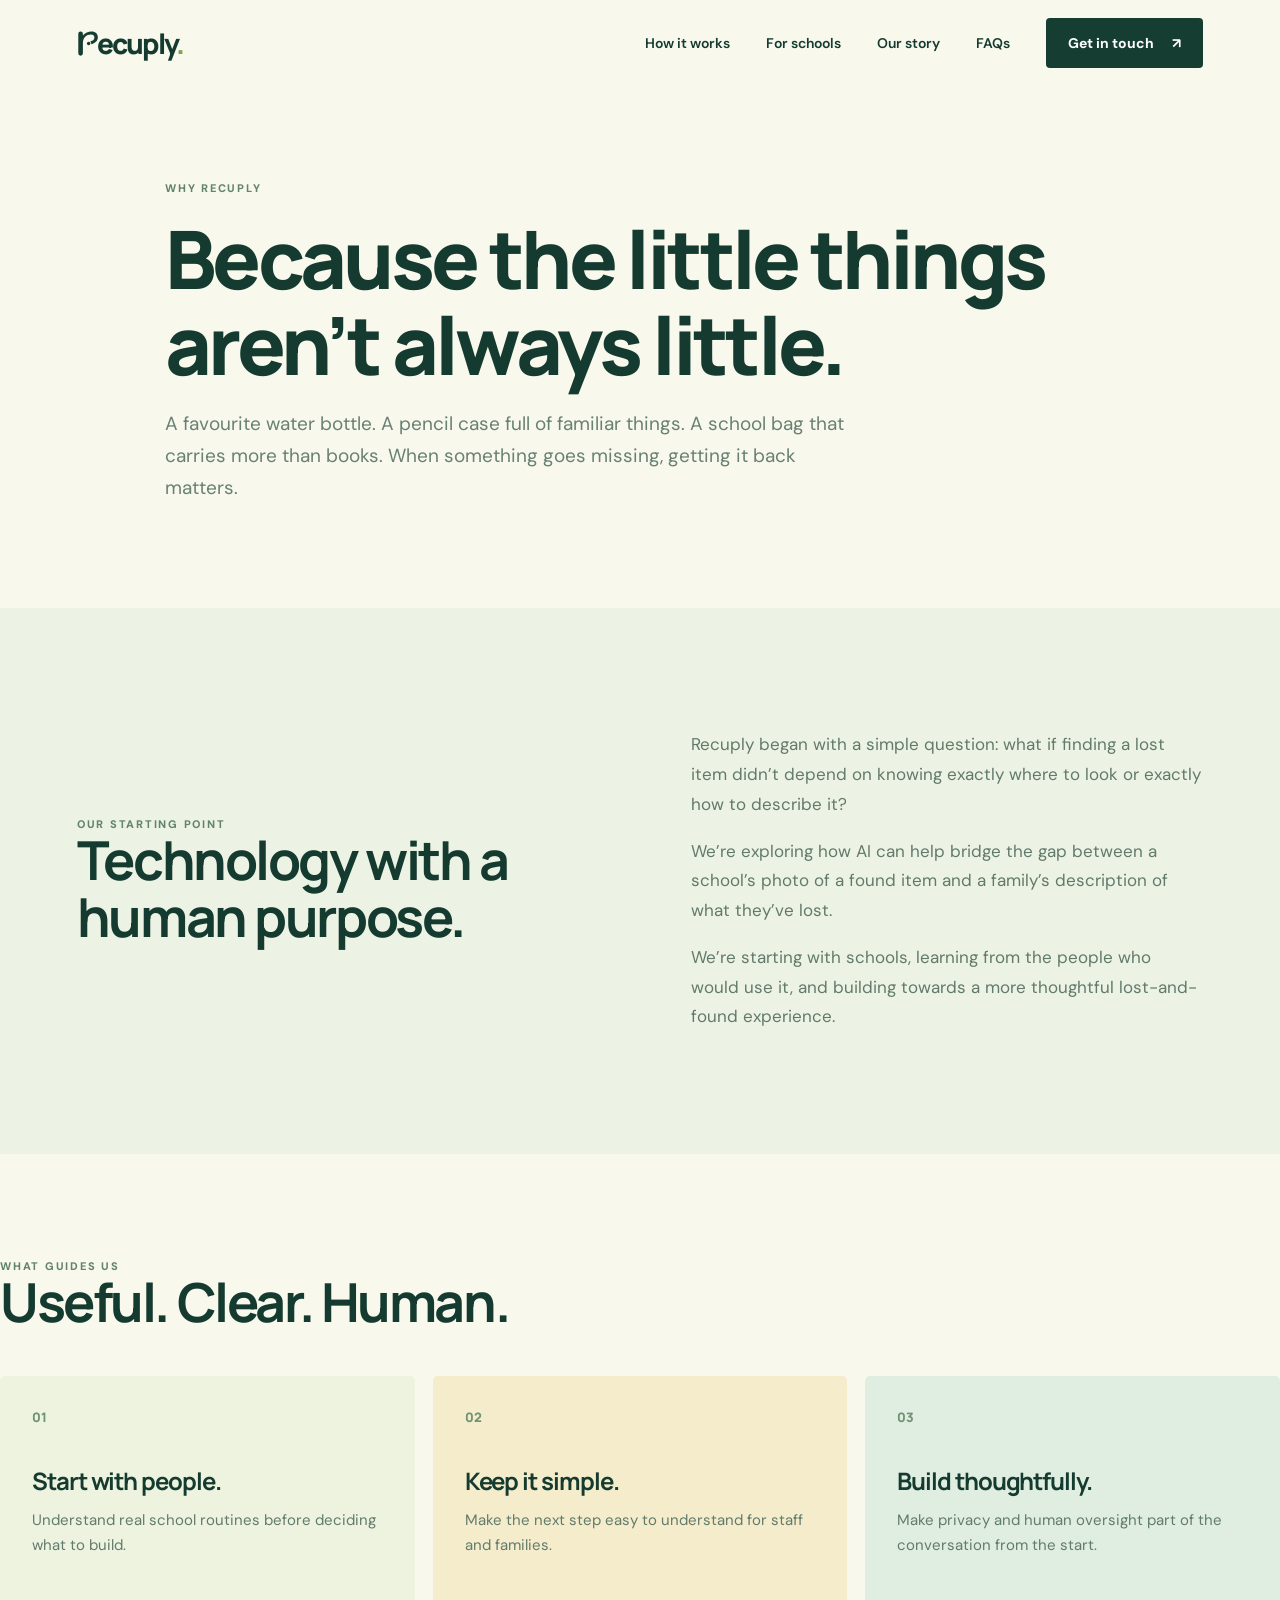
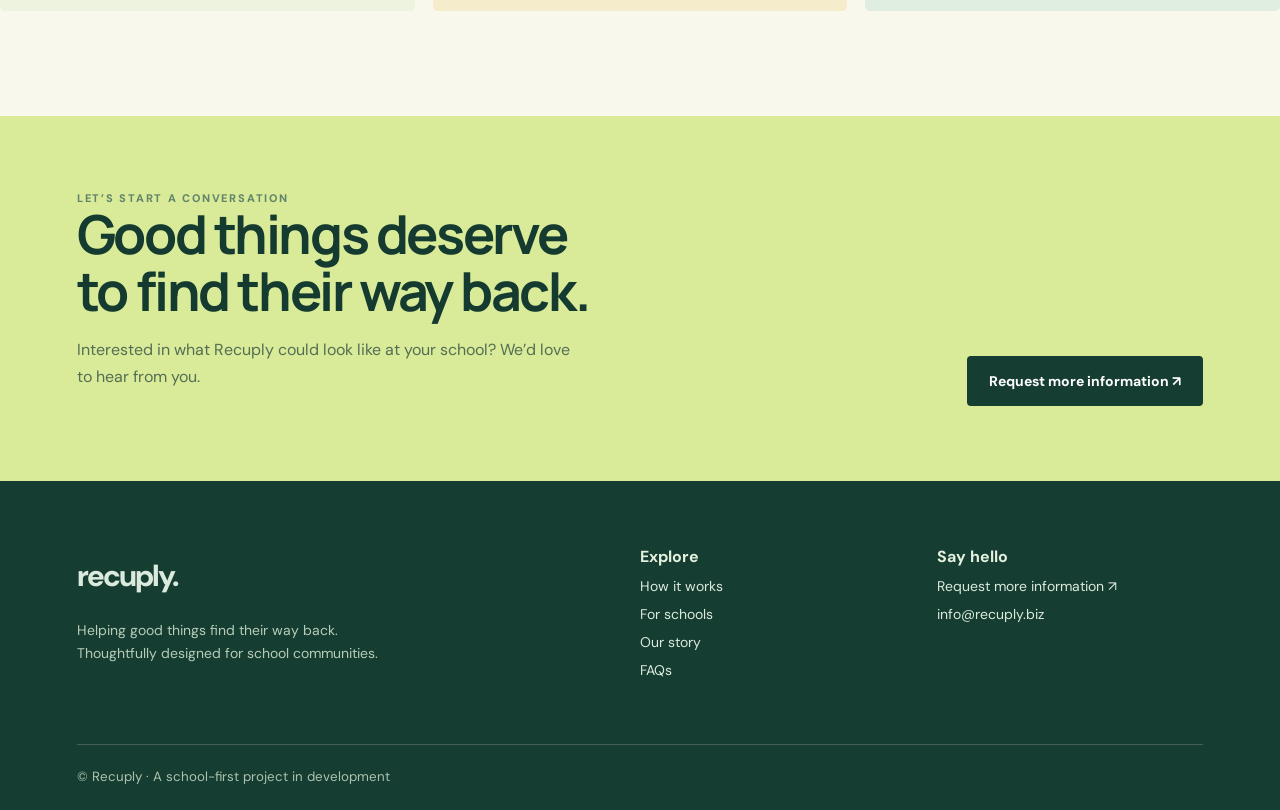
==== about/index.html @ c709389c "Add Recuply website and setup instructions" ====
<!doctype html><html lang="en"><head><meta charset="utf-8"><meta name="viewport" content="width=device-width,initial-scale=1"><meta name="description" content="Learn about the idea behind Recuply."><title>Our story | Recuply</title><link rel="stylesheet" href="../style.css"><link rel="icon" type="image/svg+xml" href="../favicon.svg"></head><body><header><a class="logo" href="../index.html"><span class="brand-mark" aria-hidden="true"><svg xmlns="http://www.w3.org/2000/svg" viewBox="0 0 40 48"><path fill="#153d31" d="M4 42V8a4 4 0 0 1 8 0v3c4-5 9-7 15-7 7 0 11 4 11 10 0 6-4 10-11 12l-2-5c5-1 7-3 7-7 0-3-2-5-6-5-8 0-14 6-14 15v18a4 4 0 0 1-8 0Z"/><circle fill="#153d31" cx="22" cy="25" r="3"/></svg></span><span class="brand-rest">ecuply<i>.</i></span></a><button class="menu" aria-label="Toggle navigation" aria-expanded="false">☰</button><nav aria-label="Main navigation"><a href="../how-it-works/index.html">How it works</a><a href="../for-schools/index.html">For schools</a><a href="../about/index.html">Our story</a><a href="../faq/index.html">FAQs</a><a class="btn" href="../contact/index.html">Get in touch <span>↗</span></a></nav></header><main><section class="wrap pagehero"><div class="eyebrow">WHY RECUPLY</div><h1>Because the little things<br>aren’t always little.</h1><p>A favourite water bottle. A pencil case full of familiar things. A school bag that carries more than books. When something goes missing, getting it back matters.</p></section><section class="section lightsection"><div class="wrap split"><div><div class="eyebrow">OUR STARTING POINT</div><h2>Technology with a human purpose.</h2></div><div class="split-copy"><p>Recuply began with a simple question: what if finding a lost item didn’t depend on knowing exactly where to look or exactly how to describe it?</p><p>We’re exploring how AI can help bridge the gap between a school’s photo of a found item and a family’s description of what they’ve lost.</p><p>We’re starting with schools, learning from the people who would use it, and building towards a more thoughtful lost-and-found experience.</p></div></div></section><section class="section wrap"><div class="section-head"><div><div class="eyebrow">WHAT GUIDES US</div><h2>Useful. Clear. Human.</h2></div></div><div class="tiles"><div class="tile"><span class="num">01</span><h3>Start with people.</h3><p>Understand real school routines before deciding what to build.</p></div><div class="tile"><span class="num">02</span><h3>Keep it simple.</h3><p>Make the next step easy to understand for staff and families.</p></div><div class="tile"><span class="num">03</span><h3>Build thoughtfully.</h3><p>Make privacy and human oversight part of the conversation from the start.</p></div></div></section><div class="banner"><div><div class="eyebrow">LET’S START A CONVERSATION</div><h2>Good things deserve<br>to find their way back.</h2><p>Interested in what Recuply could look like at your school? We’d love to hear from you.</p></div><a class="btn" href="../contact/index.html">Request more information ↗</a></div></main><footer class="footer"><div class="wrap"><div class="footer-grid"><div><a class="logo" href="../index.html">recuply.</a><p>Helping good things find their way back. Thoughtfully designed for school communities.</p></div><div><b>Explore</b><a href="../how-it-works/index.html">How it works</a><a href="../for-schools/index.html">For schools</a><a href="../about/index.html">Our story</a><a href="../faq/index.html">FAQs</a></div><div><b>Say hello</b><a href="../contact/index.html">Request more information ↗</a><a href="mailto:info@recuply.biz">info@recuply.biz</a></div></div><small>© Recuply · A school-first project in development</small></div></footer><script src="../app.js"></script></body></html>
---- style.css ----
@import url('https://fonts.googleapis.com/css2?family=DM+Sans:wght@400;500;600;700&family=Manrope:wght@400;500;600;700;800&display=swap');:root{--dark:#153d31;--ink:#153b30;--cream:#f8f8ed;--lime:#d6ed82;--yellow:#f6d66c;--line:#dce5d5}*{box-sizing:border-box}html{scroll-behavior:smooth}body{margin:0;color:var(--ink);background:var(--cream);font-family:'DM Sans',sans-serif}a{color:inherit;text-decoration:none}button,input,textarea,select{font:inherit}button{cursor:pointer}header{height:86px;display:flex;align-items:center;justify-content:space-between;max-width:1440px;padding:0 6%;margin:auto}header .logo{font-family:Manrope,sans-serif;font-weight:800;font-size:28px;letter-spacing:-1.8px}.logo i{font-style:normal;color:#76a553}nav{display:flex;align-items:center;gap:36px;font-size:14px;font-weight:600}nav a:hover{color:#779b48}.btn{display:inline-flex;align-items:center;justify-content:center;gap:18px;border:0;border-radius:4px;padding:16px 22px;font-weight:700;font-size:14px;background:var(--dark);color:white}.btn.light{background:var(--lime);color:var(--dark)}.btn.outline{border:1px solid #a9b9a3;background:transparent;color:var(--ink)}.wrap{max-width:1440px;margin:auto;padding:0 6%}.hero{display:grid;grid-template-columns:1fr 1fr;align-items:center;min-height:650px;gap:7%;padding-top:28px;padding-bottom:75px}.eyebrow{font-size:11px;font-weight:800;letter-spacing:.16em;text-transform:uppercase;color:#61846b}.dot{display:inline-block;background:#8db847;height:8px;width:8px;border-radius:50%;margin-right:7px}h1,h2,h3{font-family:Manrope,sans-serif;letter-spacing:-.045em;line-height:1.07;margin:0}h1{font-size:clamp(54px,6.3vw,91px);font-weight:800}h2{font-size:clamp(38px,4.2vw,62px)}h3{font-size:24px}.hero h1{margin:22px 0 22px}.hero p,.intro{font-size:18px;line-height:1.65;color:#587066;max-width:540px}.hero-actions{display:flex;align-items:center;gap:25px;margin-top:32px}.textlink{font-weight:700;font-size:14px;border-bottom:1px solid #8da796;padding-bottom:6px}.hero-visual{position:relative}.hero-visual img{width:100%;height:560px;object-fit:cover;border-radius:180px 180px 7px 7px;display:block}.visual-note{position:absolute;bottom:24px;left:-35px;background:white;padding:16px 20px;box-shadow:0 12px 35px #1a3c2b20;font-size:13px;line-height:1.5;border-radius:5px}.visual-note b{display:block;font-size:15px}.tiny{font-size:11px;color:#83978a;letter-spacing:.05em}.strip{background:var(--dark);color:#eaf4e1;padding:24px 0}.strip .wrap{display:flex;justify-content:space-between;gap:15px;font-size:13px;font-weight:600}.section{padding:105px 0}.section-head{display:flex;justify-content:space-between;gap:30px;align-items:end;margin-bottom:45px}.section-head p{max-width:400px;color:#698075;line-height:1.7}.tiles{display:grid;grid-template-columns:repeat(3,1fr);gap:18px}.tile{padding:32px;min-height:235px;background:#edf3df;border-radius:5px}.tile:nth-child(2){background:#f5eccb}.tile:nth-child(3){background:#e0eee1}.num{font-family:Manrope;font-size:13px;font-weight:800;color:#709276;display:block;margin-bottom:42px}.tile p{color:#617b6c;line-height:1.65;font-size:15px}.split{display:grid;grid-template-columns:1fr 1fr;gap:9%;align-items:center}.split-copy p{font-size:17px;line-height:1.75;color:#617a6b}.demo{background:#e5efd4;padding:35px;border-radius:6px}.demo-inner{background:#fff;border-radius:6px;padding:25px;box-shadow:0 12px 30px #315e2b13}.demo-label{font-size:11px;text-transform:uppercase;color:#809989;font-weight:800;letter-spacing:.1em}.searchbox{border:1px solid #d6e2d2;padding:16px;margin:14px 0;background:#fafcf8;border-radius:5px;color:#466c57}.match{display:flex;gap:15px;align-items:center;padding:14px;background:#f4f8ee;border-radius:5px}.bottle{font-size:40px}.banner{background:#d9eb99;padding:75px 6%;display:flex;align-items:end;justify-content:space-between;gap:30px}.banner p{max-width:500px;color:#536e53;line-height:1.7}.pagehero{padding:95px 0 85px;max-width:950px}.pagehero h1{max-width:950px;margin:20px 0}.pagehero p{font-size:19px;color:#688173;line-height:1.7;max-width:690px}.lightsection{background:#edf3e4}.rowstep{display:grid;grid-template-columns:100px 1fr 1.1fr;gap:35px;padding:35px 0;border-top:1px solid #ccdacb;align-items:start}.rowstep .num{font-size:15px;margin:5px 0}.rowstep p{margin:0;color:#698174;line-height:1.7}.questions details{padding:22px 0;border-bottom:1px solid #d2dfcf}.questions summary{font-size:19px;font-weight:700;cursor:pointer}.questions details p{line-height:1.7;color:#688173}.contact-grid{display:grid;grid-template-columns:1fr 1fr;gap:10%}.form label{display:block;font-size:12px;font-weight:700;margin:18px 0 8px}.form input,.form textarea,.form select{width:100%;border:1px solid #cadacc;background:#fff;padding:14px;border-radius:4px;color:var(--ink)}.form textarea{min-height:120px;resize:vertical}.form small{display:block;color:#688173;line-height:1.6;margin:14px 0}.note{padding:20px;background:#e9f0d9;line-height:1.7;color:#54705c}.footer{background:#153d31;color:#e5f1de;padding:65px 0 25px}.footer-grid{display:grid;grid-template-columns:2fr 1fr 1fr;gap:30px}.footer .logo{font-size:30px;font-weight:800;letter-spacing:-2px}.footer p{color:#b7cdb9;line-height:1.6;max-width:330px;font-size:14px}.footer a{display:block;margin:10px 0;color:#dceadd;font-size:14px}.footer small{display:block;margin-top:55px;border-top:1px solid #416052;padding-top:23px;color:#acc3b0}.chat-launch{position:fixed;bottom:24px;right:24px;border:0;border-radius:40px;background:#153d31;color:white;padding:16px 20px;box-shadow:0 8px 30px #193b2c40;font-weight:700;z-index:4}.chat{position:fixed;bottom:90px;right:24px;width:min(370px,calc(100vw - 32px));height:490px;max-height:70vh;background:white;box-shadow:0 12px 55px #193b2c3d;border:1px solid #dce8da;border-radius:12px;z-index:5;display:none;overflow:hidden}.chat.open{display:flex;flex-direction:column}.chathead{background:var(--dark);color:white;padding:19px;display:flex;justify-content:space-between}.chathead b{display:block}.chathead small{color:#b8cfbd}.close{color:white;background:none;border:0;font-size:24px}.chatbody{padding:17px;overflow:auto;flex:1;background:#f8faf4}.bubble{padding:12px 14px;background:#e9f2e3;border-radius:12px 12px 12px 2px;margin-bottom:10px;font-size:14px;line-height:1.5}.bubble.user{background:#d6eb98;margin-left:35px;border-radius:12px 12px 2px 12px}.chips{display:flex;flex-wrap:wrap;gap:7px;margin-top:12px}.chips button{border:1px solid #b9ceba;background:white;padding:8px;border-radius:20px;color:#315e48;font-size:12px}.chat form{display:flex;border-top:1px solid #e4ece1;padding:10px}.chat input{flex:1;min-width:0;border:0;padding:10px;outline:none}.chat form button{border:0;background:var(--dark);color:white;border-radius:4px;padding:8px 12px}.menu{display:none}@media(max-width:800px){header{height:72px}nav{display:none;position:absolute;top:72px;left:0;right:0;background:var(--cream);padding:25px 6%;z-index:3;flex-direction:column;align-items:start;gap:20px}nav.open{display:flex}.menu{display:block;border:0;background:none;font-size:24px;color:var(--ink)}.hero,.split,.contact-grid{grid-template-columns:1fr}.hero{gap:36px;min-height:0;padding-top:35px}.hero h1{font-size:54px}.hero-visual img{height:400px}.visual-note{left:10px}.strip .wrap{flex-direction:column}.section{padding:70px 0}.section-head{display:block}.tiles{grid-template-columns:1fr}.tile{min-height:0}.num{margin-bottom:25px}.rowstep{grid-template-columns:50px 1fr;gap:12px}.rowstep p{grid-column:2}.banner{display:block}.banner .btn{margin-top:15px}.footer-grid{grid-template-columns:1fr 1fr}.footer-grid>div:first-child{grid-column:span 2}.pagehero{padding:70px 0}.pagehero h1{font-size:52px}}.logo{display:inline-flex;align-items:center;gap:8px}.brand-icon{width:34px;height:34px;object-fit:cover;border-radius:7px;vertical-align:middle}.footer .logo{display:inline-flex}

header .logo{gap:0;white-space:nowrap;align-items:center;line-height:1}header .logo .brand-mark{display:inline-block;position:relative;width:22px;height:25px;overflow:hidden;flex:none;mix-blend-mode:multiply}header .logo .brand-mark img{position:absolute;width:46px;height:46px;max-width:none;left:-13px;top:-12px}header .logo .brand-rest{display:inline-block;line-height:1}header .logo .brand-rest i{margin-left:0}

header .logo .brand-mark{width:21px;height:28px;overflow:visible;mix-blend-mode:normal;display:inline-flex;align-items:center;justify-content:center;position:static;margin-right:-1px}header .logo .brand-mark svg{display:block;width:23px;height:28px;flex:none}header .logo .brand-rest{line-height:1}
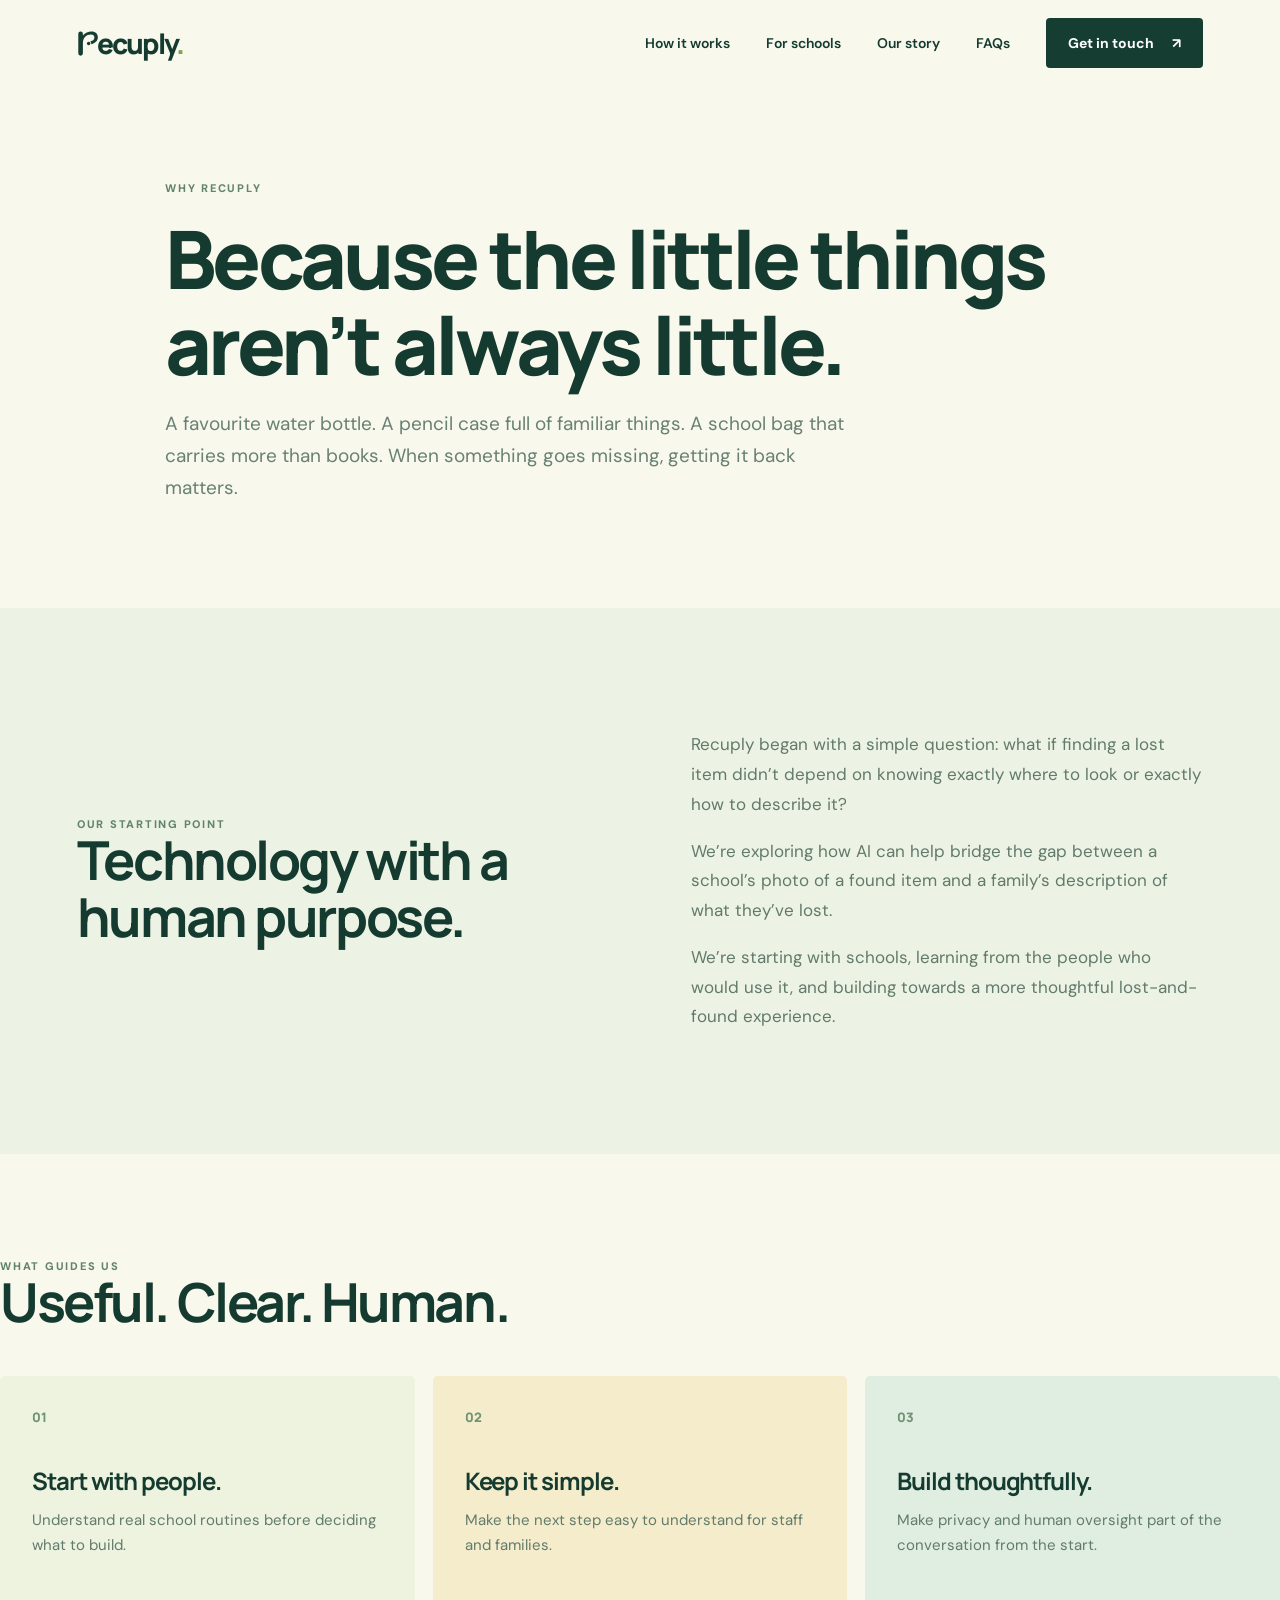
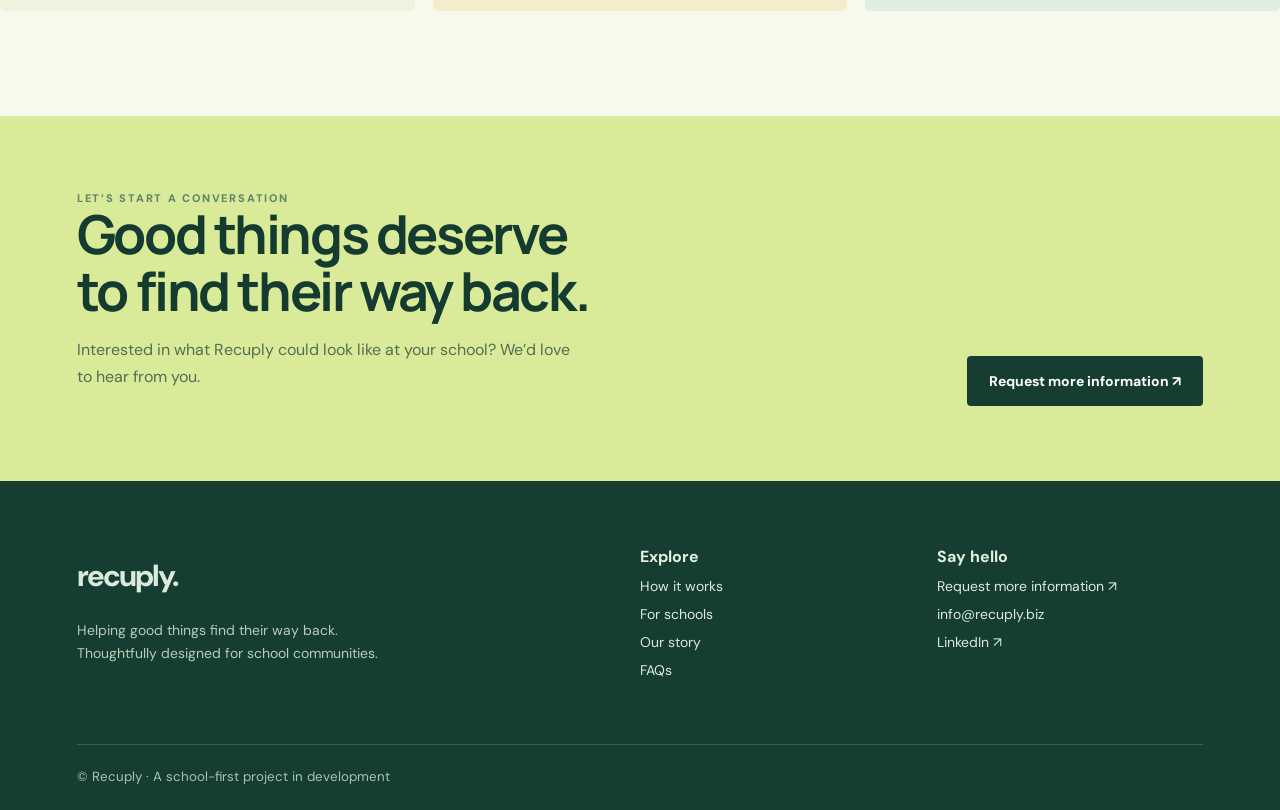
==== commit fd8c1f3d: "Add LinkedIn link to site footer" ====
--- a/about/index.html
+++ b/about/index.html
@@ -1 +1 @@
-<!doctype html><html lang="en"><head><meta charset="utf-8"><meta name="viewport" content="width=device-width,initial-scale=1"><meta name="description" content="Learn about the idea behind Recuply."><title>Our story | Recuply</title><link rel="stylesheet" href="../style.css"><link rel="icon" type="image/svg+xml" href="../favicon.svg"></head><body><header><a class="logo" href="../index.html"><span class="brand-mark" aria-hidden="true"><svg xmlns="http://www.w3.org/2000/svg" viewBox="0 0 40 48"><path fill="#153d31" d="M4 42V8a4 4 0 0 1 8 0v3c4-5 9-7 15-7 7 0 11 4 11 10 0 6-4 10-11 12l-2-5c5-1 7-3 7-7 0-3-2-5-6-5-8 0-14 6-14 15v18a4 4 0 0 1-8 0Z"/><circle fill="#153d31" cx="22" cy="25" r="3"/></svg></span><span class="brand-rest">ecuply<i>.</i></span></a><button class="menu" aria-label="Toggle navigation" aria-expanded="false">☰</button><nav aria-label="Main navigation"><a href="../how-it-works/index.html">How it works</a><a href="../for-schools/index.html">For schools</a><a href="../about/index.html">Our story</a><a href="../faq/index.html">FAQs</a><a class="btn" href="../contact/index.html">Get in touch <span>↗</span></a></nav></header><main><section class="wrap pagehero"><div class="eyebrow">WHY RECUPLY</div><h1>Because the little things<br>aren’t always little.</h1><p>A favourite water bottle. A pencil case full of familiar things. A school bag that carries more than books. When something goes missing, getting it back matters.</p></section><section class="section lightsection"><div class="wrap split"><div><div class="eyebrow">OUR STARTING POINT</div><h2>Technology with a human purpose.</h2></div><div class="split-copy"><p>Recuply began with a simple question: what if finding a lost item didn’t depend on knowing exactly where to look or exactly how to describe it?</p><p>We’re exploring how AI can help bridge the gap between a school’s photo of a found item and a family’s description of what they’ve lost.</p><p>We’re starting with schools, learning from the people who would use it, and building towards a more thoughtful lost-and-found experience.</p></div></div></section><section class="section wrap"><div class="section-head"><div><div class="eyebrow">WHAT GUIDES US</div><h2>Useful. Clear. Human.</h2></div></div><div class="tiles"><div class="tile"><span class="num">01</span><h3>Start with people.</h3><p>Understand real school routines before deciding what to build.</p></div><div class="tile"><span class="num">02</span><h3>Keep it simple.</h3><p>Make the next step easy to understand for staff and families.</p></div><div class="tile"><span class="num">03</span><h3>Build thoughtfully.</h3><p>Make privacy and human oversight part of the conversation from the start.</p></div></div></section><div class="banner"><div><div class="eyebrow">LET’S START A CONVERSATION</div><h2>Good things deserve<br>to find their way back.</h2><p>Interested in what Recuply could look like at your school? We’d love to hear from you.</p></div><a class="btn" href="../contact/index.html">Request more information ↗</a></div></main><footer class="footer"><div class="wrap"><div class="footer-grid"><div><a class="logo" href="../index.html">recuply.</a><p>Helping good things find their way back. Thoughtfully designed for school communities.</p></div><div><b>Explore</b><a href="../how-it-works/index.html">How it works</a><a href="../for-schools/index.html">For schools</a><a href="../about/index.html">Our story</a><a href="../faq/index.html">FAQs</a></div><div><b>Say hello</b><a href="../contact/index.html">Request more information ↗</a><a href="mailto:info@recuply.biz">info@recuply.biz</a></div></div><small>© Recuply · A school-first project in development</small></div></footer><script src="../app.js"></script></body></html>+<!doctype html><html lang="en"><head><meta charset="utf-8"><meta name="viewport" content="width=device-width,initial-scale=1"><meta name="description" content="Learn about the idea behind Recuply."><title>Our story | Recuply</title><link rel="stylesheet" href="../style.css"><link rel="icon" type="image/svg+xml" href="../favicon.svg"></head><body><header><a class="logo" href="../index.html"><span class="brand-mark" aria-hidden="true"><svg xmlns="http://www.w3.org/2000/svg" viewBox="0 0 40 48"><path fill="#153d31" d="M4 42V8a4 4 0 0 1 8 0v3c4-5 9-7 15-7 7 0 11 4 11 10 0 6-4 10-11 12l-2-5c5-1 7-3 7-7 0-3-2-5-6-5-8 0-14 6-14 15v18a4 4 0 0 1-8 0Z"/><circle fill="#153d31" cx="22" cy="25" r="3"/></svg></span><span class="brand-rest">ecuply<i>.</i></span></a><button class="menu" aria-label="Toggle navigation" aria-expanded="false">☰</button><nav aria-label="Main navigation"><a href="../how-it-works/index.html">How it works</a><a href="../for-schools/index.html">For schools</a><a href="../about/index.html">Our story</a><a href="../faq/index.html">FAQs</a><a class="btn" href="../contact/index.html">Get in touch <span>↗</span></a></nav></header><main><section class="wrap pagehero"><div class="eyebrow">WHY RECUPLY</div><h1>Because the little things<br>aren’t always little.</h1><p>A favourite water bottle. A pencil case full of familiar things. A school bag that carries more than books. When something goes missing, getting it back matters.</p></section><section class="section lightsection"><div class="wrap split"><div><div class="eyebrow">OUR STARTING POINT</div><h2>Technology with a human purpose.</h2></div><div class="split-copy"><p>Recuply began with a simple question: what if finding a lost item didn’t depend on knowing exactly where to look or exactly how to describe it?</p><p>We’re exploring how AI can help bridge the gap between a school’s photo of a found item and a family’s description of what they’ve lost.</p><p>We’re starting with schools, learning from the people who would use it, and building towards a more thoughtful lost-and-found experience.</p></div></div></section><section class="section wrap"><div class="section-head"><div><div class="eyebrow">WHAT GUIDES US</div><h2>Useful. Clear. Human.</h2></div></div><div class="tiles"><div class="tile"><span class="num">01</span><h3>Start with people.</h3><p>Understand real school routines before deciding what to build.</p></div><div class="tile"><span class="num">02</span><h3>Keep it simple.</h3><p>Make the next step easy to understand for staff and families.</p></div><div class="tile"><span class="num">03</span><h3>Build thoughtfully.</h3><p>Make privacy and human oversight part of the conversation from the start.</p></div></div></section><div class="banner"><div><div class="eyebrow">LET’S START A CONVERSATION</div><h2>Good things deserve<br>to find their way back.</h2><p>Interested in what Recuply could look like at your school? We’d love to hear from you.</p></div><a class="btn" href="../contact/index.html">Request more information ↗</a></div></main><footer class="footer"><div class="wrap"><div class="footer-grid"><div><a class="logo" href="../index.html">recuply.</a><p>Helping good things find their way back. Thoughtfully designed for school communities.</p></div><div><b>Explore</b><a href="../how-it-works/index.html">How it works</a><a href="../for-schools/index.html">For schools</a><a href="../about/index.html">Our story</a><a href="../faq/index.html">FAQs</a></div><div><b>Say hello</b><a href="../contact/index.html">Request more information ↗</a><a href="mailto:info@recuply.biz">info@recuply.biz</a><a href="https://www.linkedin.com/company/recuply">LinkedIn ↗</a></div></div><small>© Recuply · A school-first project in development</small></div></footer><script src="../app.js"></script></body></html>
